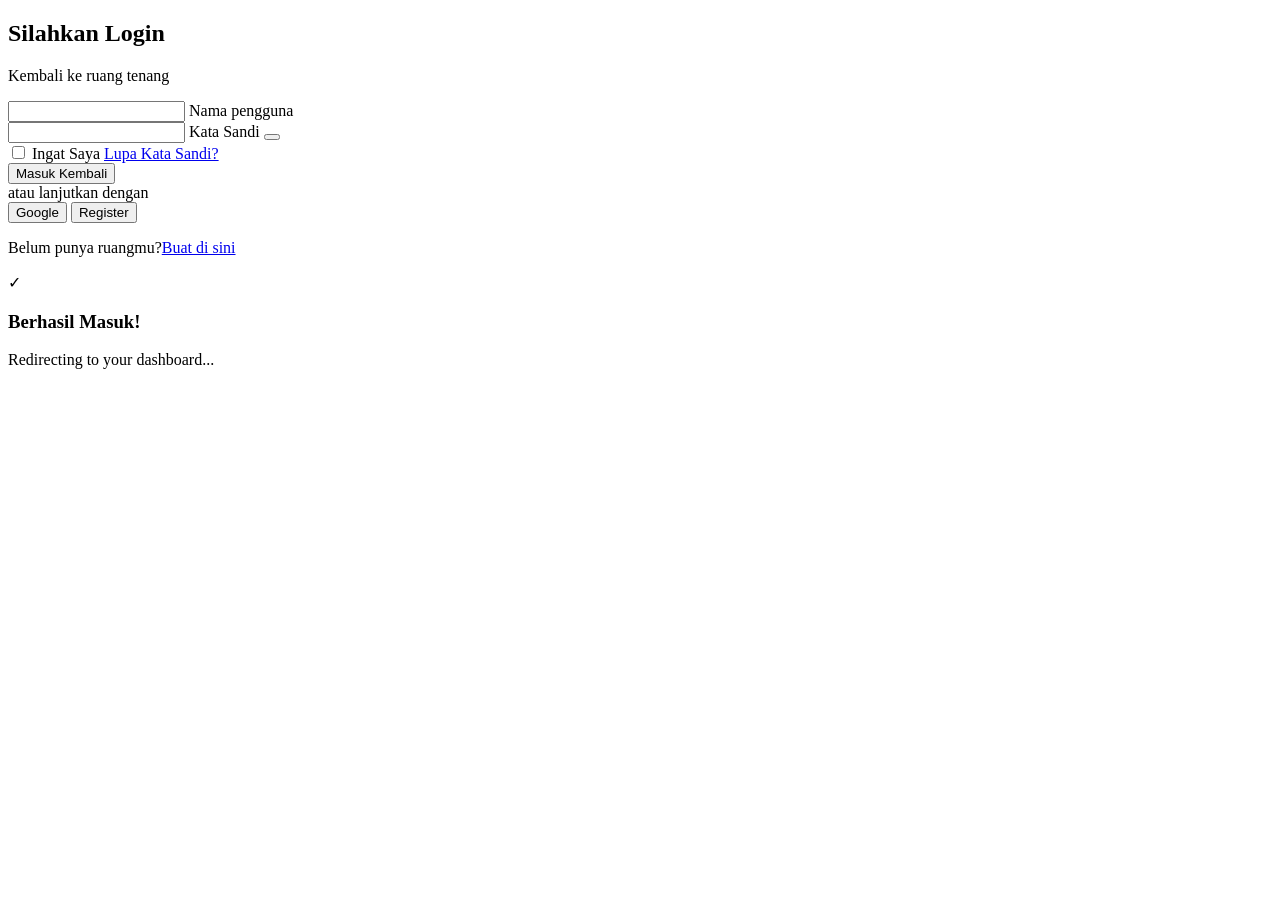
==== login/index.html @ 721fc98d "Update index.html" ====
<!DOCTYPE html>
<html lang="en">
<head>
    <meta charset="UTF-8">
    <meta name="viewport" content="width=device-width, initial-scale=1.0">
    <title>Masuk ke Ruang Tenang</title>
    <link rel="stylesheet" href="style.css">
</head>
<body>
    <div class="login-container">
        <div class="login-card">
            <div class="login-header">
                <h2>Silahkan Login</h2>
                <p>Kembali ke ruang tenang</p>
            </div>
            
            <form class="login-form" id="loginForm" novalidate>
                <div class="form-group">
                    <div class="input-wrapper">
                        <input type="text" id="username" name="username" required autocomplete="username">
                        <label for="username">Nama pengguna</label>
                        <span class="focus-border"></span>
                    </div>
                    <span class="error-message" id="emailError"></span>
                </div>

                <div class="form-group">
                    <div class="input-wrapper password-wrapper">
                        <input type="password" id="password" name="password" required autocomplete="current-password">
                        <label for="password">Kata Sandi</label>
                        <button type="button" class="password-toggle" id="passwordToggle" aria-label="Toggle password visibility">
                            <span class="eye-icon"></span>
                        </button>
                        <span class="focus-border"></span>
                    </div>
                    <span class="error-message" id="passwordError"></span>
                </div>

                <div class="form-options">
                    <label class="remember-wrapper">
                        <input type="checkbox" id="remember" name="remember">
                        <span class="checkbox-label">
                            <span class="checkmark"></span>
                            Ingat Saya
                        </span>
                    </label>
                    <a href="#" class="forgot-password">Lupa Kata Sandi?</a>
                </div>
                
                <div id="alertBox"style="display:none;color:red;"></div>
                <button type="submit" class="login-btn btn">
                    <span class="btn-text">Masuk Kembali</span>
                    <span class="btn-loader"></span>
                </button>
            </form>

            <div class="divider">
                <span>atau lanjutkan dengan</span>
            </div>

            <div class="social-login">
                <button type="button" class="social-btn google-btn">
                    <span class="social-icon google-icon"></span>
                    Google
                </button>
                <button type="button" class="social-btn github-btn">
                    <span class="social-icon github-icon"></span>
                    Register
                </button>
            </div>

            <div class="signup-link">
                <p>Belum punya ruangmu?<a href="#">Buat di sini</a></p>
            </div>

            <div class="success-message" id="successMessage">
                <div class="success-icon">✓</div>
                <h3>Berhasil Masuk!</h3>
                <p>Redirecting to your dashboard...</p>
            </div>
        </div>
    </div>

<script src="js/login.js"></script>
</body>
</html>
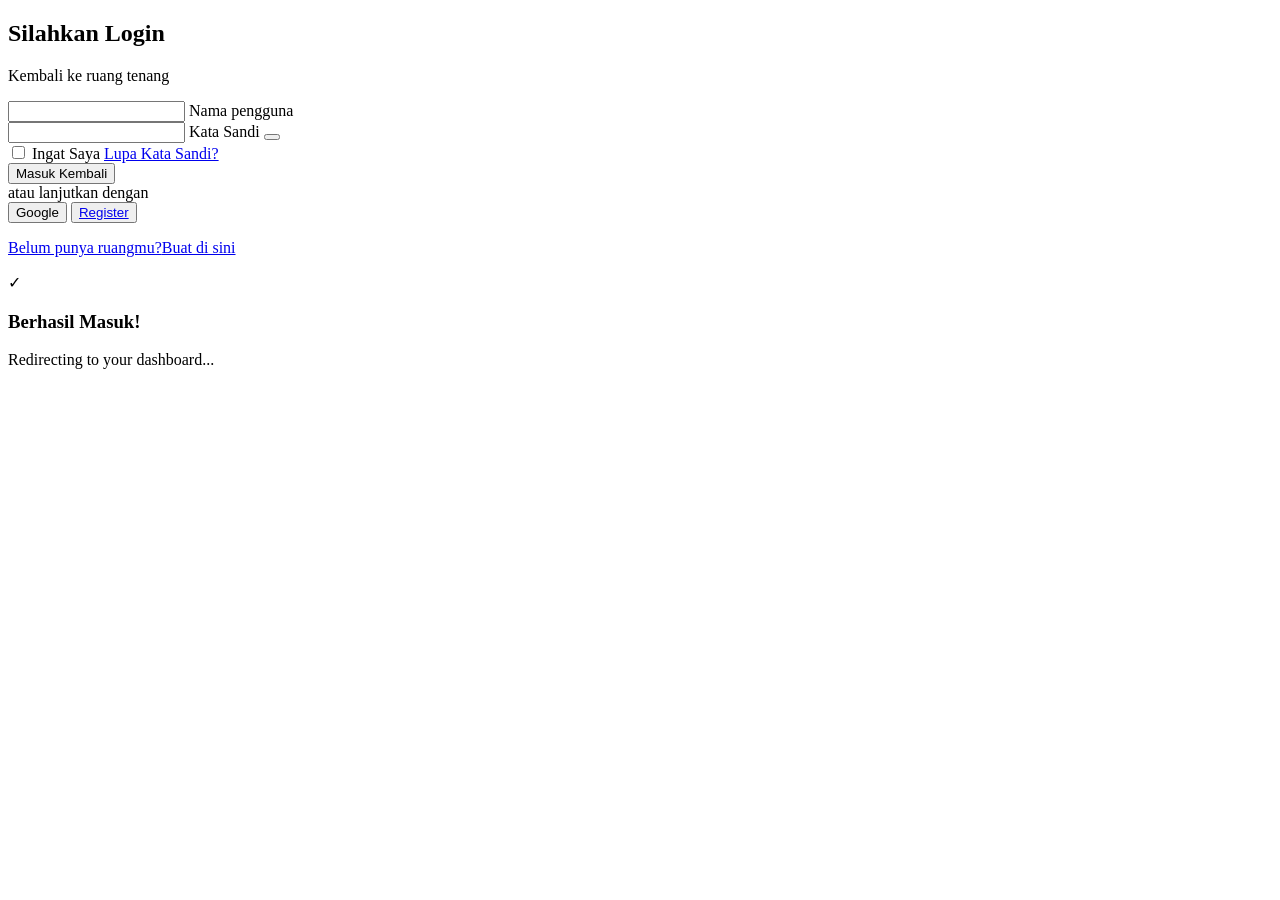
==== commit bd111fde: "Update index.html" ====
--- a/login/index.html
+++ b/login/index.html
@@ -64,6 +64,7 @@
                     Google
                 </button>
                 <button type="button" class="social-btn github-btn">
+                 <a href="register.html">
                     <span class="social-icon github-icon"></span>
                     Register
                 </button>
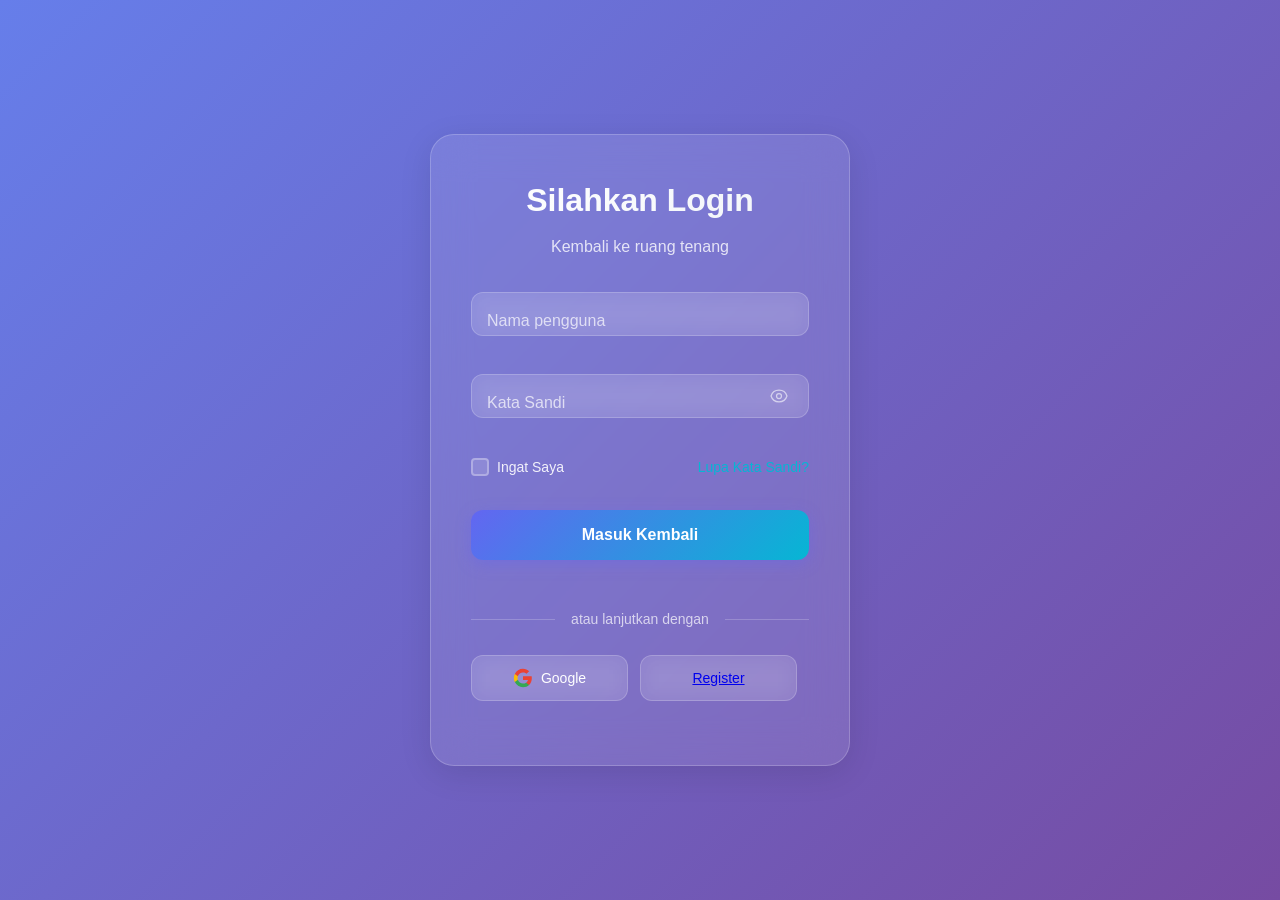
==== commit 75351377: "Update index.html" ====
--- a/login/index.html
+++ b/login/index.html
@@ -71,7 +71,6 @@
             </div>
 
             <div class="signup-link">
-                <p>Belum punya ruangmu?<a href="#">Buat di sini</a></p>
             </div>
 
             <div class="success-message" id="successMessage">
--- a/login/style.css
+++ b/login/style.css
@@ -0,0 +1,602 @@
+/* Glassmorphism Login Form - Complete & Self-Contained */
+
+* {
+    margin: 0;
+    padding: 0;
+    box-sizing: border-box;
+}
+
+body {
+    font-family: 'Inter', -apple-system, BlinkMacSystemFont, 'Segoe UI', Roboto, sans-serif;
+    background: linear-gradient(135deg, #667eea 0%, #764ba2 100%);
+    min-height: 100vh;
+    display: flex;
+    align-items: center;
+    justify-content: center;
+    padding: 20px;
+    line-height: 1.6;
+}
+
+.login-container {
+    width: 100%;
+    max-width: 420px;
+    perspective: 1000px;
+}
+
+/* Form Group & Input Styles */
+.form-group {
+    margin-bottom: 24px;
+    position: relative;
+}
+
+.input-wrapper {
+    position: relative;
+    display: flex;
+    flex-direction: column;
+}
+
+.input-wrapper input {
+    background: rgba(255, 255, 255, 0.1);
+    border: 1px solid rgba(255, 255, 255, 0.2);
+    border-radius: 12px;
+    padding: 16px 16px 8px 16px;
+    color: white;
+    font-size: 16px;
+    font-weight: 400;
+    transition: all 0.3s cubic-bezier(0.4, 0, 0.2, 1);
+    width: 100%;
+    outline: none;
+    backdrop-filter: blur(10px);
+}
+
+.input-wrapper input::placeholder {
+    color: transparent;
+}
+
+.input-wrapper label {
+    position: absolute;
+    left: 16px;
+    top: 16px;
+    color: rgba(255, 255, 255, 0.7);
+    font-size: 16px;
+    font-weight: 400;
+    transition: all 0.3s cubic-bezier(0.4, 0, 0.2, 1);
+    pointer-events: none;
+    transform-origin: left top;
+}
+
+.input-wrapper input:focus,
+.input-wrapper input:valid {
+    border-color: #06b6d4;
+    background: rgba(255, 255, 255, 0.15);
+    transform: translateY(-2px);
+    box-shadow: 0 8px 25px rgba(6, 182, 212, 0.2);
+}
+
+.input-wrapper input:focus + label,
+.input-wrapper input:valid + label {
+    transform: translateY(-8px) scale(0.85);
+    color: #06b6d4;
+    font-weight: 500;
+}
+
+.focus-border {
+    position: absolute;
+    bottom: 0;
+    left: 50%;
+    width: 0;
+    height: 2px;
+    background: linear-gradient(90deg, #06b6d4, #6366f1);
+    transition: all 0.3s cubic-bezier(0.4, 0, 0.2, 1);
+    transform: translateX(-50%);
+    border-radius: 2px;
+}
+
+.input-wrapper input:focus ~ .focus-border {
+    width: 100%;
+}
+
+/* Error States */
+.error-message {
+    display: block;
+    color: #ef4444;
+    font-size: 12px;
+    font-weight: 500;
+    margin-top: 6px;
+    margin-left: 4px;
+    opacity: 0;
+    transform: translateY(-10px);
+    transition: all 0.3s cubic-bezier(0.4, 0, 0.2, 1);
+    background: rgba(239, 68, 68, 0.1);
+    padding: 4px 8px;
+    border-radius: 6px;
+    backdrop-filter: blur(10px);
+}
+
+.error-message.show {
+    opacity: 1;
+    transform: translateY(0);
+}
+
+.form-group.error .input-wrapper input {
+    border-color: #ef4444;
+    background: rgba(239, 68, 68, 0.1);
+    animation: shake 0.5s ease-in-out;
+}
+
+/* Button Styles */
+.btn {
+    background: linear-gradient(135deg, #6366f1 0%, #06b6d4 100%);
+    border: none;
+    border-radius: 12px;
+    padding: 16px 24px;
+    color: white;
+    font-size: 16px;
+    font-weight: 600;
+    cursor: pointer;
+    transition: all 0.3s cubic-bezier(0.4, 0, 0.2, 1);
+    position: relative;
+    overflow: hidden;
+    transform: translateY(0);
+    box-shadow: 0 4px 15px rgba(99, 102, 241, 0.4);
+}
+
+.btn::before {
+    content: '';
+    position: absolute;
+    top: 0;
+    left: -100%;
+    width: 100%;
+    height: 100%;
+    background: linear-gradient(90deg, transparent, rgba(255, 255, 255, 0.2), transparent);
+    transition: left 0.5s ease;
+}
+
+.btn:hover {
+    transform: translateY(-2px);
+    box-shadow: 0 8px 25px rgba(99, 102, 241, 0.6);
+}
+
+.btn:hover::before {
+    left: 100%;
+}
+
+.btn:active {
+    transform: translateY(0);
+}
+
+/* Loading State */
+.btn.loading {
+    pointer-events: none;
+}
+
+.btn-text {
+    transition: opacity 0.3s ease;
+}
+
+.btn-loader {
+    position: absolute;
+    top: 50%;
+    left: 50%;
+    transform: translate(-50%, -50%);
+    width: 20px;
+    height: 20px;
+    border: 2px solid transparent;
+    border-top: 2px solid white;
+    border-radius: 50%;
+    opacity: 0;
+    animation: spin 1s linear infinite;
+    transition: opacity 0.3s ease;
+}
+
+.btn.loading .btn-text {
+    opacity: 0;
+}
+
+.btn.loading .btn-loader {
+    opacity: 1;
+}
+
+/* Checkbox Styles */
+.remember-wrapper {
+    display: flex;
+    align-items: center;
+    gap: 8px;
+    cursor: pointer;
+}
+
+.remember-wrapper input[type="checkbox"] {
+    display: none;
+}
+
+.checkbox-label {
+    color: rgba(255, 255, 255, 0.9);
+    font-size: 14px;
+    cursor: pointer;
+    user-select: none;
+    display: flex;
+    align-items: center;
+    gap: 8px;
+}
+
+.checkmark {
+    width: 18px;
+    height: 18px;
+    border: 2px solid rgba(255, 255, 255, 0.3);
+    border-radius: 4px;
+    display: flex;
+    align-items: center;
+    justify-content: center;
+    transition: all 0.3s cubic-bezier(0.4, 0, 0.2, 1);
+    flex-shrink: 0;
+    background: rgba(255, 255, 255, 0.1);
+    backdrop-filter: blur(10px);
+}
+
+.remember-wrapper input[type="checkbox"]:checked ~ .checkbox-label .checkmark {
+    background: #06b6d4;
+    border-color: #06b6d4;
+    transform: scale(1.1);
+}
+
+.remember-wrapper input[type="checkbox"]:checked ~ .checkbox-label .checkmark::after {
+    content: '✓';
+    color: white;
+    font-size: 11px;
+    font-weight: bold;
+    animation: checkmarkPop 0.3s cubic-bezier(0.68, -0.55, 0.265, 1.55);
+}
+
+/* Success Message */
+.success-message {
+    display: none;
+    text-align: center;
+    padding: 40px 20px;
+    opacity: 0;
+    transform: translateY(20px);
+    transition: all 0.5s cubic-bezier(0.4, 0, 0.2, 1);
+}
+
+.success-message.show {
+    display: block;
+    opacity: 1;
+    transform: translateY(0);
+}
+
+.success-icon {
+    width: 60px;
+    height: 60px;
+    background: #22c55e;
+    border-radius: 50%;
+    display: flex;
+    align-items: center;
+    justify-content: center;
+    font-size: 24px;
+    color: white;
+    margin: 0 auto 20px;
+    animation: successPulse 0.6s cubic-bezier(0.68, -0.55, 0.265, 1.55);
+}
+
+.success-message h3 {
+    color: white;
+    font-size: 1.5rem;
+    margin-bottom: 8px;
+}
+
+.success-message p {
+    color: rgba(255, 255, 255, 0.8);
+    font-size: 1rem;
+}
+
+/* Animations */
+@keyframes spin {
+    0% { transform: translate(-50%, -50%) rotate(0deg); }
+    100% { transform: translate(-50%, -50%) rotate(360deg); }
+}
+
+@keyframes shake {
+    0%, 100% { transform: translateX(0); }
+    25% { transform: translateX(-5px); }
+    75% { transform: translateX(5px); }
+}
+
+@keyframes checkmarkPop {
+    0% { transform: scale(0); }
+    50% { transform: scale(1.3); }
+    100% { transform: scale(1); }
+}
+
+@keyframes successPulse {
+    0% { transform: scale(0); }
+    50% { transform: scale(1.1); }
+    100% { transform: scale(1); }
+}
+
+.login-card {
+    background: rgba(255, 255, 255, 0.1);
+    backdrop-filter: blur(20px);
+    -webkit-backdrop-filter: blur(20px);
+    border: 1px solid rgba(255, 255, 255, 0.2);
+    border-radius: 24px;
+    padding: 40px;
+    box-shadow: 0 8px 32px rgba(0, 0, 0, 0.1);
+    transform: translateY(0);
+    transition: all 0.3s cubic-bezier(0.4, 0, 0.2, 1);
+    position: relative;
+    overflow: hidden;
+}
+
+.login-card::before {
+    content: '';
+    position: absolute;
+    top: 0;
+    left: -100%;
+    width: 100%;
+    height: 2px;
+    background: linear-gradient(90deg, transparent, #06b6d4, transparent);
+    transition: left 0.5s ease;
+}
+
+.login-card:hover::before {
+    left: 100%;
+}
+
+.login-card:hover {
+    transform: translateY(-5px);
+    box-shadow: 0 12px 40px rgba(0, 0, 0, 0.15);
+}
+
+.login-header {
+    text-align: center;
+    margin-bottom: 32px;
+}
+
+.login-header h2 {
+    color: white;
+    font-size: 2rem;
+    font-weight: 700;
+    margin-bottom: 8px;
+    background: linear-gradient(135deg, #ffffff 0%, #f1f5f9 100%);
+    -webkit-background-clip: text;
+    background-clip: text;
+    -webkit-text-fill-color: transparent;
+}
+
+.login-header p {
+    color: rgba(255, 255, 255, 0.8);
+    font-size: 1rem;
+    font-weight: 400;
+}
+
+/* Password Toggle Specific Styles */
+.password-wrapper {
+    position: relative;
+}
+
+.password-wrapper input {
+    padding-right: 48px;
+}
+
+.password-toggle {
+    position: absolute;
+    right: 12px;
+    top: 50%;
+    transform: translateY(-50%);
+    background: none;
+    border: none;
+    cursor: pointer;
+    padding: 8px;
+    color: rgba(255, 255, 255, 0.6);
+    transition: color 0.3s cubic-bezier(0.4, 0, 0.2, 1);
+    z-index: 2;
+}
+
+.password-toggle:hover {
+    color: rgba(255, 255, 255, 0.9);
+}
+
+.eye-icon {
+    display: block;
+    width: 20px;
+    height: 20px;
+    background-image: url("data:image/svg+xml,%3csvg xmlns='http://www.w3.org/2000/svg' fill='none' viewBox='0 0 24 24' stroke='rgba(255,255,255,0.6)' stroke-width='1.5'%3e%3cpath stroke-linecap='round' stroke-linejoin='round' d='M15 12a3 3 0 11-6 0 3 3 0 016 0z'/%3e%3cpath stroke-linecap='round' stroke-linejoin='round' d='M2.458 12C3.732 7.943 7.523 5 12 5c4.478 0 8.268 2.943 9.542 7-1.274 4.057-5.064 7-9.542 7-4.477 0-8.268-2.943-9.542-7z'/%3e%3c/svg%3e");
+    background-size: contain;
+    background-repeat: no-repeat;
+    background-position: center;
+    transition: background-image 0.3s cubic-bezier(0.4, 0, 0.2, 1);
+}
+
+.eye-icon.show-password {
+    background-image: url("data:image/svg+xml,%3csvg xmlns='http://www.w3.org/2000/svg' fill='none' viewBox='0 0 24 24' stroke='rgba(255,255,255,0.6)' stroke-width='1.5'%3e%3cpath stroke-linecap='round' stroke-linejoin='round' d='M3.98 8.223A10.477 10.477 0 001.934 12C3.226 16.338 7.244 19.5 12 19.5c.993 0 1.953-.138 2.863-.395M6.228 6.228A10.45 10.45 0 0112 4.5c4.756 0 8.773 3.162 10.065 7.498a10.523 10.523 0 01-4.293 5.774M6.228 6.228L3 3m3.228 3.228l3.65 3.65m7.894 7.894L21 21m-3.228-3.228l-3.65-3.65m0 0a3 3 0 11-4.243-4.243m4.242 4.242L9.88 9.88'/%3e%3c/svg%3e");
+}
+
+/* Form Options */
+.form-options {
+    display: flex;
+    justify-content: space-between;
+    align-items: center;
+    margin-bottom: 32px;
+    flex-wrap: wrap;
+    gap: 12px;
+}
+
+.forgot-password {
+    color: #06b6d4;
+    text-decoration: none;
+    font-size: 14px;
+    font-weight: 500;
+    transition: all 0.3s cubic-bezier(0.4, 0, 0.2, 1);
+    position: relative;
+}
+
+.forgot-password::after {
+    content: '';
+    position: absolute;
+    bottom: -2px;
+    left: 0;
+    width: 0;
+    height: 1px;
+    background: #06b6d4;
+    transition: width 0.3s cubic-bezier(0.4, 0, 0.2, 1);
+}
+
+.forgot-password:hover::after {
+    width: 100%;
+}
+
+.forgot-password:hover {
+    color: white;
+}
+
+/* Login Button */
+.login-btn {
+    width: 100%;
+    margin-bottom: 24px;
+}
+
+/* Divider */
+.divider {
+    text-align: center;
+    margin: 24px 0;
+    position: relative;
+    display: flex;
+    align-items: center;
+    justify-content: center;
+}
+
+.divider::before,
+.divider::after {
+    content: '';
+    flex: 1;
+    height: 1px;
+    background: rgba(255, 255, 255, 0.2);
+}
+
+.divider::before {
+    margin-right: 16px;
+}
+
+.divider::after {
+    margin-left: 16px;
+}
+
+.divider span {
+    color: rgba(255, 255, 255, 0.7);
+    font-size: 14px;
+    white-space: nowrap;
+}
+
+/* Social Login */
+.social-login {
+    display: flex;
+    gap: 12px;
+    margin-bottom: 24px;
+}
+
+.social-btn {
+    flex: 1;
+    background: rgba(255, 255, 255, 0.1);
+    backdrop-filter: blur(10px);
+    border: 1px solid rgba(255, 255, 255, 0.2);
+    border-radius: 12px;
+    padding: 12px 16px;
+    color: white;
+    font-size: 14px;
+    font-weight: 500;
+    cursor: pointer;
+    transition: all 0.3s cubic-bezier(0.4, 0, 0.2, 1);
+    display: flex;
+    align-items: center;
+    justify-content: center;
+    gap: 8px;
+}
+
+.social-btn:hover {
+    background: rgba(255, 255, 255, 0.15);
+    transform: translateY(-2px);
+    box-shadow: 0 4px 15px rgba(0, 0, 0, 0.1);
+}
+
+.social-icon {
+    width: 20px;
+    height: 20px;
+    background-size: contain;
+    background-repeat: no-repeat;
+    background-position: center;
+}
+
+.google-icon {
+    background-image: url("data:image/svg+xml,%3csvg xmlns='http://www.w3.org/2000/svg' viewBox='0 0 24 24'%3e%3cpath fill='%23ea4335' d='M22.56 12.25c0-.78-.07-1.53-.2-2.25H12v4.26h5.92c-.26 1.37-1.04 2.53-2.21 3.31v2.77h3.57c2.08-1.92 3.28-4.74 3.28-8.09z'/%3e%3cpath fill='%2334a853' d='M12 23c2.97 0 5.46-.98 7.28-2.66l-3.57-2.77c-.98.66-2.23 1.06-3.71 1.06-2.86 0-5.29-1.93-6.16-4.53H2.18v2.84C3.99 20.53 7.7 23 12 23z'/%3e%3cpath fill='%23fbbc05' d='M5.84 14.09c-.22-.66-.35-1.36-.35-2.09s.13-1.43.35-2.09V7.07H2.18C1.43 8.55 1 10.22 1 12s.43 3.45 1.18 4.93l2.85-2.22.81-.62z'/%3e%3cpath fill='%23ea4335' d='M12 5.38c1.62 0 3.06.56 4.21 1.64l3.15-3.15C17.45 2.09 14.97 1 12 1 7.7 1 3.99 3.47 2.18 7.07l3.66 2.84c.87-2.6 3.3-4.53 6.16-4.53z'/%3e%3c/svg%3e");
+}
+
+.github-icon {
+    background-image: url("data:image/svg+xml,%3csvg xmlns='http://www.w3.org/2000/svg' viewBox='0 0 24 24' fill='white'%3e%3cpath d='M12 0c-6.626 0-12 5.373-12 12 0 5.302 3.438 9.8 8.207 11.387.599.111.793-.261.793-.577v-2.234c-3.338.726-4.033-1.416-4.033-1.416-.546-1.387-1.333-1.756-1.333-1.756-1.089-.745.083-.729.083-.729 1.205.084 1.839 1.237 1.839 1.237 1.07 1.834 2.807 1.304 3.492.997.107-.775.418-1.305.762-1.604-2.665-.305-5.467-1.334-5.467-5.931 0-1.311.469-2.381 1.236-3.221-.124-.303-.535-1.524.117-3.176 0 0 1.008-.322 3.301 1.23.957-.266 1.983-.399 3.003-.404 1.02.005 2.047.138 3.006.404 2.291-1.552 3.297-1.23 3.297-1.23.653 1.653.242 2.874.118 3.176.77.84 1.235 1.911 1.235 3.221 0 4.609-2.807 5.624-5.479 5.921.43.372.823 1.102.823 2.222v3.293c0 .319.192.694.801.576 4.765-1.589 8.199-6.086 8.199-11.386 0-6.627-5.373-12-12-12z'/%3e%3c/svg%3e");
+}
+
+/* Signup Link */
+.signup-link {
+    text-align: center;
+}
+
+.signup-link p {
+    color: rgba(255, 255, 255, 0.8);
+    font-size: 14px;
+}
+
+.signup-link a {
+    color: #06b6d4;
+    text-decoration: none;
+    font-weight: 500;
+    transition: color 0.3s cubic-bezier(0.4, 0, 0.2, 1);
+}
+
+.signup-link a:hover {
+    color: white;
+}
+
+/* Mobile Responsive */
+@media (max-width: 480px) {
+    .login-card {
+        padding: 24px;
+        margin: 10px;
+        border-radius: 20px;
+    }
+    
+    .login-header h2 {
+        font-size: 1.75rem;
+    }
+    
+    .password-wrapper input {
+        padding-right: 44px;
+    }
+    
+    .social-login {
+        flex-direction: column;
+    }
+    
+    .form-options {
+        flex-direction: column;
+        align-items: flex-start;
+        gap: 16px;
+    }
+
+    .alert{
+        background: #e44e4e;
+        color: white;
+        padding: 10px;
+        text-align: center;
+        border:1px solid #b32929;
+    }
+    #message{
+        background: #ff4e4e;
+        color: white;
+        text-align: center;
+        margin-top: 20px;
+    }
+    #alerBox{
+        position: fixed;
+        top: 20px;
+        left: 20%;
+        transform: translateX(-50%);
+        z-index: 999;
+    }
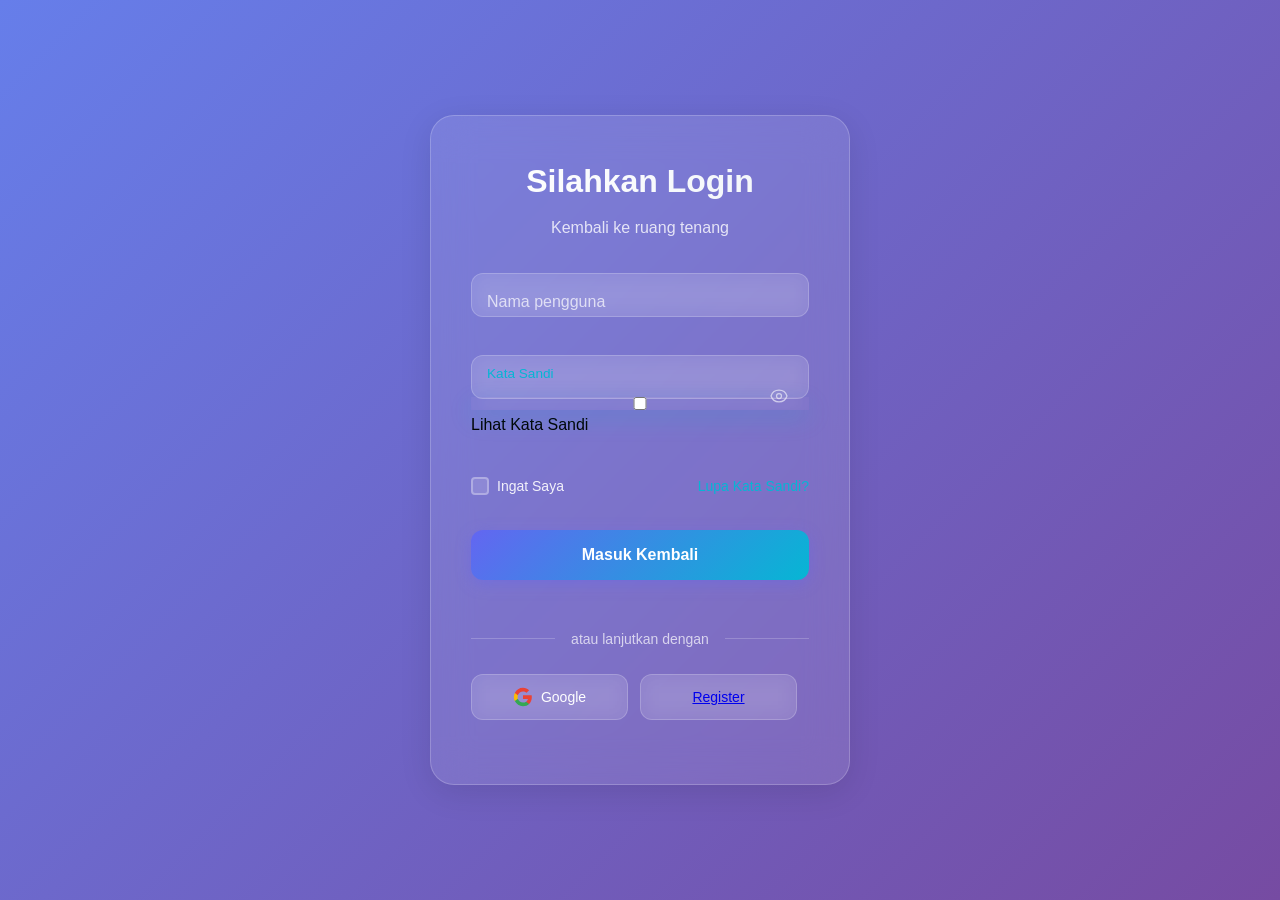
==== commit 3309dc39: "Update index.html" ====
--- a/login/index.html
+++ b/login/index.html
@@ -27,6 +27,7 @@
                 <div class="form-group">
                     <div class="input-wrapper password-wrapper">
                         <input type="password" id="password" name="password" required autocomplete="current-password">
+                        <input type="checkbox"onclick="showPassword()">Lihat Kata Sandi
                         <label for="password">Kata Sandi</label>
                         <button type="button" class="password-toggle" id="passwordToggle" aria-label="Toggle password visibility">
                             <span class="eye-icon"></span>
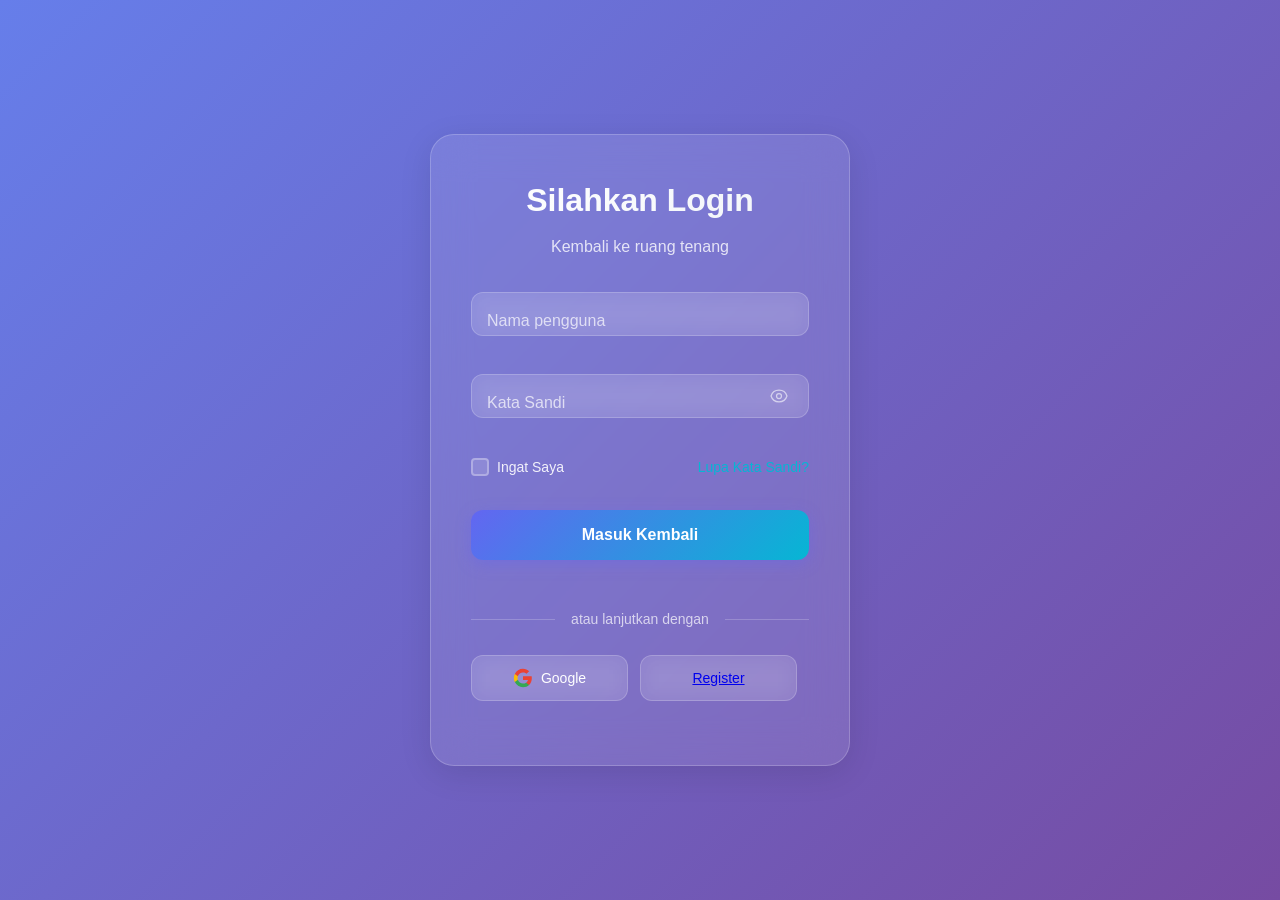
==== commit 7b4a75f7: "Update index.html" ====
--- a/login/index.html
+++ b/login/index.html
@@ -27,7 +27,6 @@
                 <div class="form-group">
                     <div class="input-wrapper password-wrapper">
                         <input type="password" id="password" name="password" required autocomplete="current-password">
-                        <input type="checkbox"onclick="showPassword()">Lihat Kata Sandi
                         <label for="password">Kata Sandi</label>
                         <button type="button" class="password-toggle" id="passwordToggle" aria-label="Toggle password visibility">
                             <span class="eye-icon"></span>
@@ -83,5 +82,17 @@
     </div>
 
 <script src="js/login.js"></script>
+<script>
+    const toggle=document.querySelector(".icon")
+    const password=document.querySelector("password");
+    toggle.addEventListener("click",function () {
+        if(password.type ==="password"){
+            password.type="text";
+        }else{
+            password.type="password";
+        }
+    });
+    
+</script>
 </body>
 </html>
